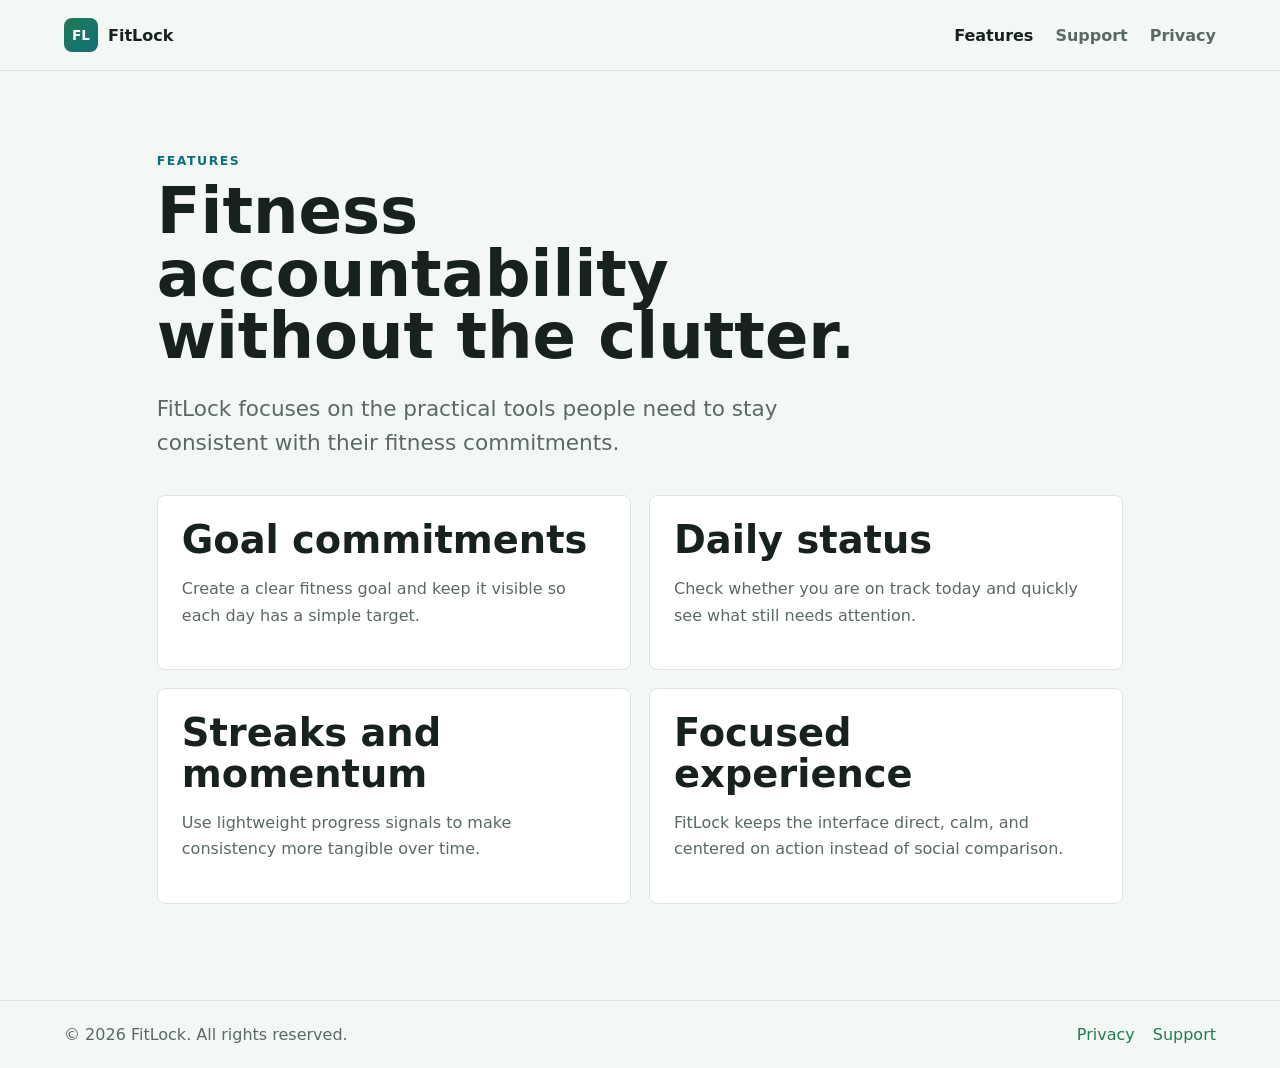
==== features.html @ aa61c19c "Initial commit" ====
<!doctype html>
<html lang="en">
  <head>
    <meta charset="utf-8">
    <meta name="viewport" content="width=device-width, initial-scale=1">
    <title>Features | FitLock</title>
    <meta name="description" content="Learn about FitLock features for fitness accountability and habit consistency.">
    <link rel="stylesheet" href="styles.css">
  </head>
  <body>
    <header class="site-header">
      <a class="brand" href="index.html" aria-label="FitLock home">
        <span class="brand-mark" aria-hidden="true">FL</span>
        <span>FitLock</span>
      </a>
      <nav aria-label="Primary navigation">
        <a aria-current="page" href="features.html">Features</a>
        <a href="support.html">Support</a>
        <a href="privacy.html">Privacy</a>
      </nav>
    </header>

    <main class="page">
      <section class="page-hero">
        <p class="eyebrow">Features</p>
        <h1>Fitness accountability without the clutter.</h1>
        <p class="lead">FitLock focuses on the practical tools people need to stay consistent with their fitness commitments.</p>
      </section>

      <section class="content-grid">
        <article class="card">
          <h2>Goal commitments</h2>
          <p>Create a clear fitness goal and keep it visible so each day has a simple target.</p>
        </article>
        <article class="card">
          <h2>Daily status</h2>
          <p>Check whether you are on track today and quickly see what still needs attention.</p>
        </article>
        <article class="card">
          <h2>Streaks and momentum</h2>
          <p>Use lightweight progress signals to make consistency more tangible over time.</p>
        </article>
        <article class="card">
          <h2>Focused experience</h2>
          <p>FitLock keeps the interface direct, calm, and centered on action instead of social comparison.</p>
        </article>
      </section>
    </main>

    <footer class="site-footer">
      <p>&copy; 2026 FitLock. All rights reserved.</p>
      <div>
        <a href="privacy.html">Privacy</a>
        <a href="support.html">Support</a>
      </div>
    </footer>
  </body>
</html>
---- styles.css ----
:root {
  color-scheme: light;
  --ink: #17211d;
  --muted: #5a6962;
  --line: #dce5df;
  --panel: #ffffff;
  --wash: #f4f8f5;
  --green: #217a57;
  --teal: #0f6f78;
  --gold: #c58a1d;
  --shadow: 0 20px 60px rgba(23, 33, 29, 0.12);
}

* {
  box-sizing: border-box;
}

html {
  font-family: Inter, ui-sans-serif, system-ui, -apple-system, BlinkMacSystemFont, "Segoe UI", sans-serif;
  background: var(--wash);
  color: var(--ink);
}

body {
  margin: 0;
  min-height: 100vh;
}

a {
  color: var(--green);
  text-decoration: none;
}

a:hover {
  text-decoration: underline;
}

.site-header {
  align-items: center;
  background: rgba(244, 248, 245, 0.92);
  backdrop-filter: blur(14px);
  border-bottom: 1px solid var(--line);
  display: flex;
  justify-content: space-between;
  padding: 18px clamp(18px, 5vw, 64px);
  position: sticky;
  top: 0;
  z-index: 10;
}

.brand {
  align-items: center;
  color: var(--ink);
  display: inline-flex;
  font-weight: 800;
  gap: 10px;
  letter-spacing: 0;
}

.brand:hover {
  text-decoration: none;
}

.brand-mark {
  align-items: center;
  background: linear-gradient(135deg, var(--green), var(--teal));
  border-radius: 8px;
  color: #fff;
  display: inline-flex;
  font-size: 0.85rem;
  height: 34px;
  justify-content: center;
  width: 34px;
}

nav {
  display: flex;
  flex-wrap: wrap;
  gap: 8px 22px;
  justify-content: flex-end;
}

nav a {
  color: var(--muted);
  font-weight: 650;
}

nav a[aria-current="page"],
nav a:hover {
  color: var(--ink);
}

.hero {
  align-items: center;
  display: grid;
  gap: clamp(36px, 6vw, 84px);
  grid-template-columns: minmax(0, 1.1fr) minmax(280px, 0.7fr);
  min-height: calc(100vh - 74px);
  padding: clamp(48px, 7vw, 92px) clamp(18px, 6vw, 80px);
}

.hero-copy,
.page-hero,
.section,
.legal-content,
.support-panel {
  margin: 0 auto;
  max-width: 1120px;
}

.eyebrow {
  color: var(--teal);
  font-size: 0.78rem;
  font-weight: 800;
  letter-spacing: 0.12em;
  margin: 0 0 12px;
  text-transform: uppercase;
}

h1,
h2,
h3,
p {
  margin-top: 0;
}

h1 {
  font-size: clamp(2.5rem, 6vw, 5.8rem);
  line-height: 0.98;
  margin-bottom: 24px;
  max-width: 780px;
}

h2 {
  font-size: clamp(1.7rem, 3vw, 2.8rem);
  line-height: 1.05;
  margin-bottom: 16px;
}

h3 {
  font-size: 1.1rem;
  margin-bottom: 10px;
}

.lead {
  color: var(--muted);
  font-size: clamp(1.08rem, 2vw, 1.35rem);
  line-height: 1.55;
  max-width: 680px;
}

.actions {
  display: flex;
  flex-wrap: wrap;
  gap: 14px;
  margin-top: 34px;
}

.button {
  align-items: center;
  border-radius: 8px;
  display: inline-flex;
  font-weight: 800;
  justify-content: center;
  min-height: 48px;
  padding: 12px 18px;
}

.button:hover {
  text-decoration: none;
}

.button.primary {
  background: var(--ink);
  color: #fff;
}

.button.secondary {
  background: #e5eee8;
  color: var(--ink);
}

.phone-preview {
  background: #17211d;
  border: 10px solid #27332e;
  border-radius: 36px;
  box-shadow: var(--shadow);
  justify-self: center;
  max-width: 360px;
  min-height: 620px;
  padding: 18px;
  width: min(100%, 360px);
}

.phone-top {
  background: #0b110f;
  border-radius: 0 0 14px 14px;
  height: 24px;
  margin: -18px auto 18px;
  width: 112px;
}

.preview-screen {
  background: linear-gradient(180deg, #f7fbf8, #dfeae5);
  border-radius: 24px;
  min-height: 550px;
  padding: 24px;
}

.metric-row,
.mini-card {
  align-items: center;
  background: rgba(255, 255, 255, 0.82);
  border: 1px solid rgba(23, 33, 29, 0.08);
  border-radius: 8px;
  display: flex;
  justify-content: space-between;
  padding: 14px;
}

.metric-row span,
.mini-card span {
  color: var(--muted);
}

.ring {
  align-items: center;
  background: conic-gradient(var(--green) 0 82%, #cddbd4 82% 100%);
  border-radius: 50%;
  display: flex;
  height: 220px;
  justify-content: center;
  margin: 50px auto;
  position: relative;
  width: 220px;
}

.ring::after {
  background: #f7fbf8;
  border-radius: 50%;
  content: "";
  inset: 28px;
  position: absolute;
}

.ring span {
  color: var(--ink);
  font-size: 2.4rem;
  font-weight: 900;
  position: relative;
  z-index: 1;
}

.mini-card {
  margin-top: 14px;
}

.mini-card.accent {
  border-left: 5px solid var(--gold);
}

.section {
  padding: clamp(44px, 7vw, 88px) clamp(18px, 6vw, 80px);
}

.section-heading {
  max-width: 680px;
}

.feature-grid,
.content-grid {
  display: grid;
  gap: 18px;
  grid-template-columns: repeat(3, minmax(0, 1fr));
  margin-top: 32px;
}

.content-grid {
  grid-template-columns: repeat(2, minmax(0, 1fr));
  margin: 36px auto 0;
  max-width: 1120px;
  padding: 0 clamp(18px, 6vw, 80px) clamp(56px, 8vw, 96px);
}

.card {
  background: var(--panel);
  border: 1px solid var(--line);
  border-radius: 8px;
  padding: 24px;
}

.card p,
.legal-content p,
.support-panel p {
  color: var(--muted);
  line-height: 1.65;
}

.split {
  align-items: center;
  border-top: 1px solid var(--line);
  display: grid;
  gap: 28px;
  grid-template-columns: 1fr 1fr;
}

.link-list {
  display: grid;
  gap: 12px;
}

.link-list a {
  background: #fff;
  border: 1px solid var(--line);
  border-radius: 8px;
  color: var(--ink);
  font-weight: 800;
  padding: 18px;
}

.page {
  padding-top: clamp(42px, 7vw, 82px);
}

.page-hero {
  padding: 0 clamp(18px, 6vw, 80px);
}

.page-hero h1 {
  font-size: clamp(2.3rem, 5vw, 4.8rem);
}

.support-panel {
  align-items: center;
  background: var(--panel);
  border: 1px solid var(--line);
  border-radius: 8px;
  display: flex;
  gap: 22px;
  justify-content: space-between;
  margin-top: 34px;
  padding: 28px;
  width: calc(100% - clamp(36px, 12vw, 160px));
}

.legal-content {
  background: var(--panel);
  border: 1px solid var(--line);
  border-radius: 8px;
  margin-top: 34px;
  padding: clamp(24px, 4vw, 46px);
  width: calc(100% - clamp(36px, 12vw, 160px));
}

.legal-content h2 {
  font-size: 1.35rem;
  margin-top: 30px;
}

.legal-content h2:first-child {
  margin-top: 0;
}

.not-found {
  min-height: 100vh;
  padding: clamp(28px, 6vw, 64px);
}

.site-footer {
  align-items: center;
  border-top: 1px solid var(--line);
  color: var(--muted);
  display: flex;
  flex-wrap: wrap;
  gap: 18px;
  justify-content: space-between;
  padding: 24px clamp(18px, 5vw, 64px);
}

.site-footer p {
  margin: 0;
}

.site-footer div {
  display: flex;
  gap: 18px;
}

@media (max-width: 820px) {
  .site-header {
    align-items: flex-start;
    flex-direction: column;
    gap: 14px;
  }

  nav {
    justify-content: flex-start;
  }

  .hero,
  .split,
  .feature-grid,
  .content-grid {
    grid-template-columns: 1fr;
  }

  .hero {
    min-height: auto;
  }

  .phone-preview {
    min-height: 520px;
  }

  .preview-screen {
    min-height: 450px;
  }

  .ring {
    height: 180px;
    margin: 34px auto;
    width: 180px;
  }

  .support-panel {
    align-items: flex-start;
    flex-direction: column;
  }
}

@media (max-width: 520px) {
  h1 {
    font-size: 2.45rem;
  }

  .button {
    width: 100%;
  }

  .phone-preview {
    border-width: 8px;
    border-radius: 28px;
    min-height: 470px;
  }

  .preview-screen {
    min-height: 400px;
    padding: 18px;
  }

  .ring {
    height: 150px;
    width: 150px;
  }

  .ring span {
    font-size: 1.8rem;
  }
}
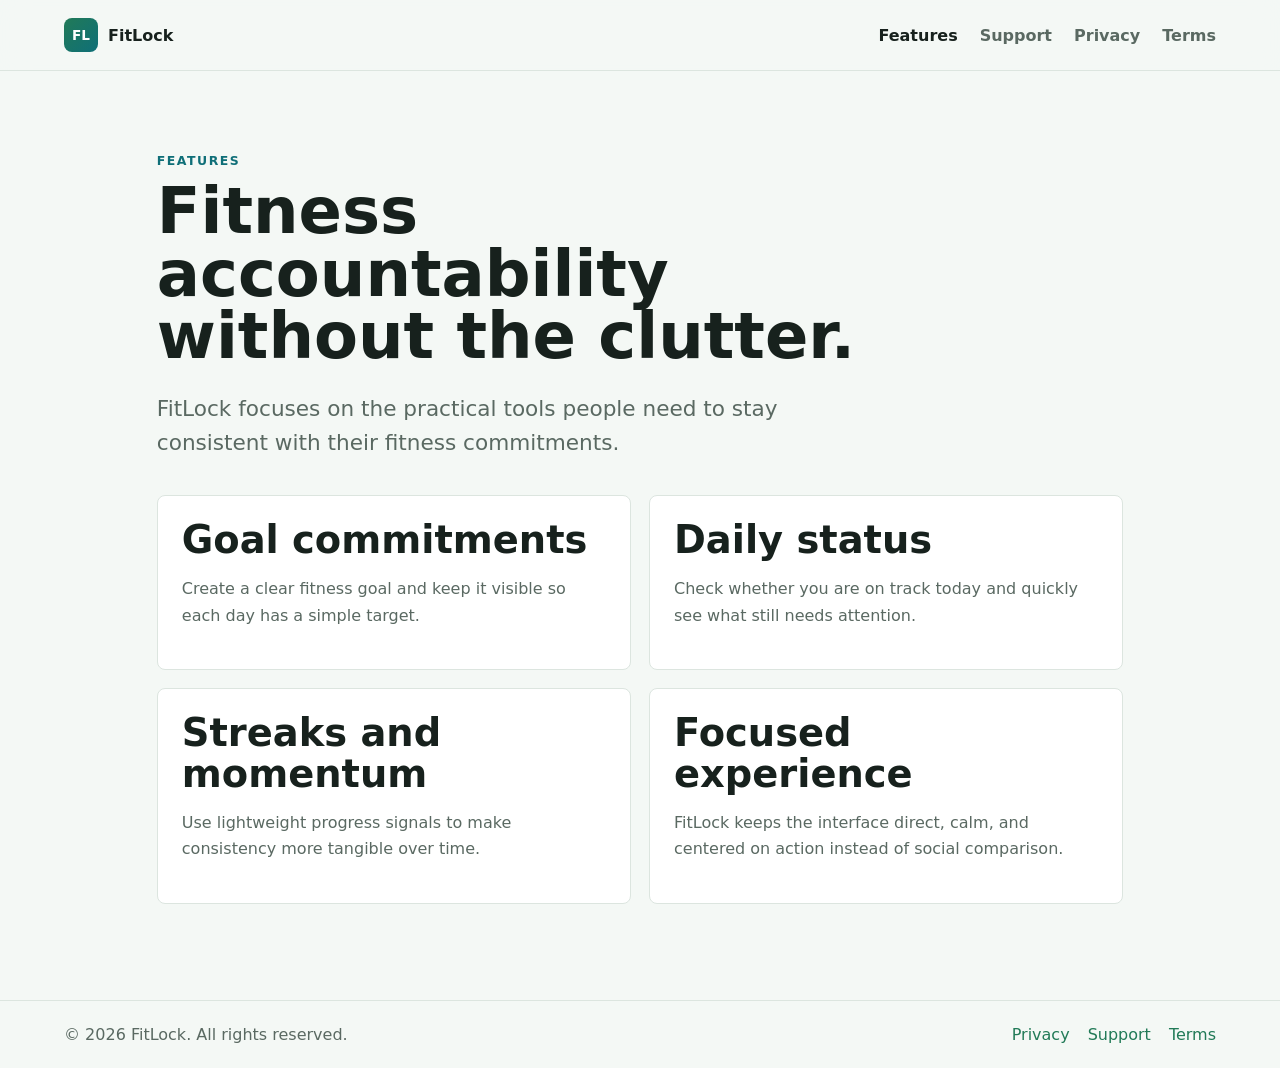
==== commit ffb78ad9: "eula" ====
--- a/features.html
+++ b/features.html
@@ -17,6 +17,7 @@
         <a aria-current="page" href="features.html">Features</a>
         <a href="support.html">Support</a>
         <a href="privacy.html">Privacy</a>
+        <a href="terms.html">Terms</a>
       </nav>
     </header>
 
@@ -52,6 +53,7 @@
       <div>
         <a href="privacy.html">Privacy</a>
         <a href="support.html">Support</a>
+        <a href="terms.html">Terms</a>
       </div>
     </footer>
   </body>
